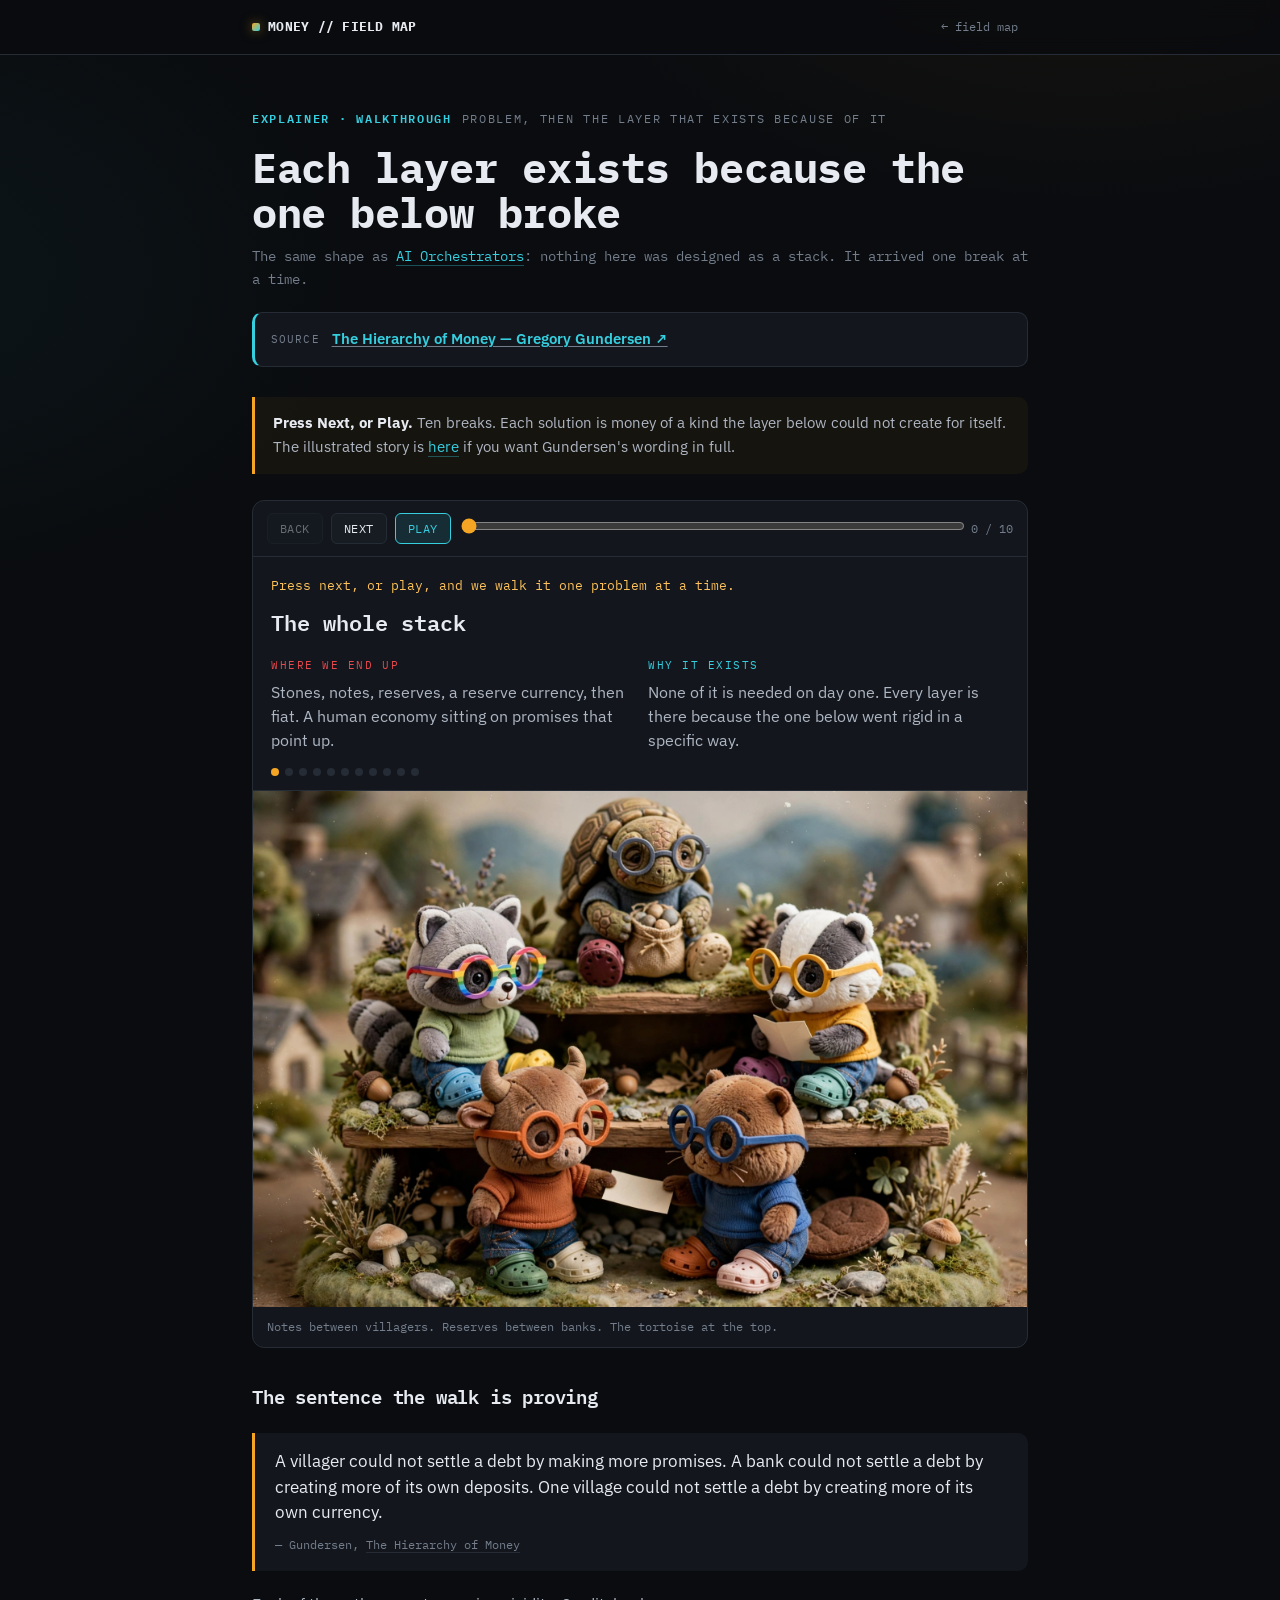
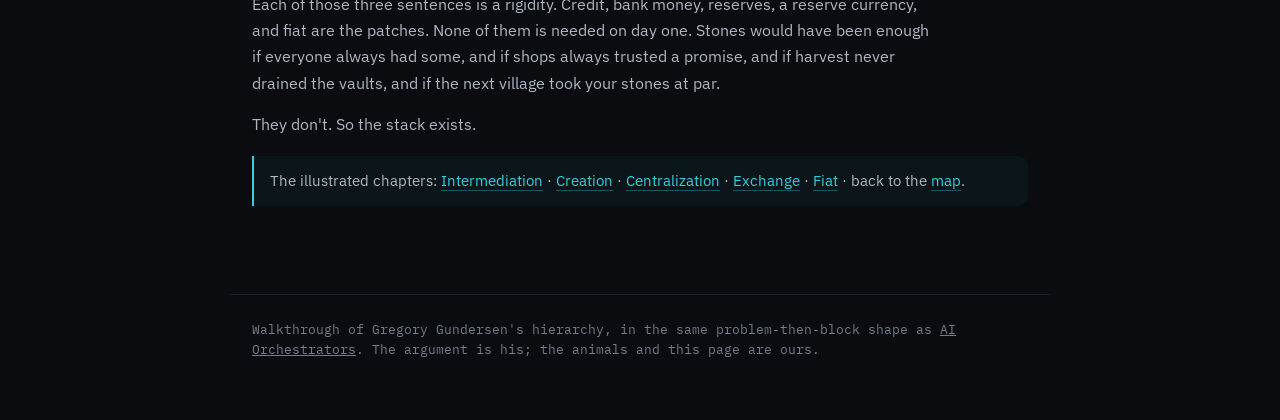
==== explainers/walkthrough.html @ bb0029b1 "Add a problem-then-solution walkthrough of the hierarchy Same shape as the AI Orchestrators post: ea" ====
<!DOCTYPE html>
<html lang="en">
<head>
<meta charset="UTF-8" />
<meta name="viewport" content="width=device-width, initial-scale=1.0" />
<title>Walk the hierarchy — The Hierarchy of Money, mapped</title>
<meta name="description" content="Each layer of money exists because the one below broke. A problem-then-solution walkthrough of Gundersen's hierarchy, with the illustrated village." />
<link rel="preconnect" href="https://fonts.googleapis.com" />
<link rel="preconnect" href="https://fonts.gstatic.com" crossorigin />
<link href="https://fonts.googleapis.com/css2?family=IBM+Plex+Mono:wght@400;500;600;700&family=IBM+Plex+Sans:wght@400;500;600;700&display=swap" rel="stylesheet" />
<link rel="stylesheet" href="../paper.css" />
</head>
<body>
<header class="bar"><div class="bar-in">
  <div class="brand"><span class="dot"></span>MONEY&nbsp;//&nbsp;FIELD&nbsp;MAP</div>
  <a class="back" href="../index.html#explainers">← field map</a>
</div></header>
<main>
  <div class="eyebrow"><span class="box bb mono">EXPLAINER · WALKTHROUGH</span><span class="mono">problem, then the layer that exists because of it</span></div>
  <h1>Each layer exists because the one below broke</h1>
  <div class="authors">The same shape as <a class="lnk" href="https://idvork.in/ai-orchestrator" target="_blank" rel="noopener">AI Orchestrators</a>: nothing here was designed as a stack. It arrived one break at a time.</div>
  <div class="paperlink" style="border-left-color:var(--def)"><span class="lbl">Source</span><a href="https://gregorygundersen.com/blog/2026/09/20/hierarchy-of-money/" target="_blank" rel="noopener">The Hierarchy of Money — Gregory Gundersen ↗</a></div>
  <div class="tldr"><b>Press Next, or Play.</b> Ten breaks. Each solution is money of a kind the layer below could not create for itself. The illustrated story is <a class="lnk" href="../story/intermediation.html">here</a> if you want Gundersen's wording in full.</div>

  <div class="walk" id="walk" data-cta="Press next, or play, and we walk it one problem at a time.">
    <div class="walk-bar">
      <button type="button" class="walk-btn" data-act="prev">Back</button>
      <button type="button" class="walk-btn" data-act="next">Next</button>
      <button type="button" class="walk-btn go" data-act="play">Play</button>
      <div class="walk-scrub"><input type="range" min="0" max="10" value="0" aria-label="Walk the hierarchy, step by step"></div>
      <span class="walk-count"></span>
    </div>
    <div class="walk-story">
      <p class="walk-bridge"></p>
      <p class="walk-t"></p>
      <div class="walk-cols">
        <div>
          <p class="walk-lab p"></p>
          <p class="walk-body" data-col="p"></p>
        </div>
        <div>
          <p class="walk-lab s"></p>
          <p class="walk-body" data-col="s"></p>
        </div>
      </div>
    </div>
    <div class="walk-dots" aria-hidden="true"></div>
    <figure class="walk-fig">
      <img alt="">
      <figcaption></figcaption>
    </figure>
  </div>

  <h2 id="the-sentence">The sentence the walk is proving</h2>
  <blockquote class="q off">
    A villager could not settle a debt by making more promises. A bank could not settle a debt by creating more of its own deposits. One village could not settle a debt by creating more of its own currency.
    <span class="cite">— Gundersen, <a href="https://gregorygundersen.com/blog/2026/09/20/hierarchy-of-money/" target="_blank" rel="noopener">The Hierarchy of Money</a></span>
  </blockquote>
  <p>Each of those three sentences is a rigidity. Credit, bank money, reserves, a reserve currency, and fiat are the patches. None of them is needed on day one. Stones would have been enough if everyone always had some, and if shops always trusted a promise, and if harvest never drained the vaults, and if the next village took your stones at par.</p>
  <p>They don't. So the stack exists.</p>

  <div class="callout">The illustrated chapters: <a class="lnk" href="../story/intermediation.html">Intermediation</a> · <a class="lnk" href="../story/creation.html">Creation</a> · <a class="lnk" href="../story/centralization.html">Centralization</a> · <a class="lnk" href="../story/exchange.html">Exchange</a> · <a class="lnk" href="../story/fiat.html">Fiat</a> · back to the <a class="lnk" href="../index.html">map</a>.</div>
</main>
<footer>Walkthrough of Gregory Gundersen's hierarchy, in the same problem-then-block shape as <a href="https://idvork.in/ai-orchestrator">AI Orchestrators</a>. The argument is his; the animals and this page are ours.</footer>
<script>
(function(){
  var STEPS = [
    {
      t: "The whole stack",
      b: "",
      pl: "Where we end up",
      p: "Stones, notes, reserves, a reserve currency, then fiat. A human economy sitting on promises that point up.",
      sl: "Why it exists",
      s: "None of it is needed on day one. Every layer is there because the one below went rigid in a specific way.",
      img: "../images/s_hierarchy.png",
      cap: "Notes between villagers. Reserves between banks. The tortoise at the top."
    },
    {
      t: "Barter",
      b: "",
      pl: "The problem",
      p: "The dairy farmer wants corn when he has no milk. The corn farmer wants meat the butcher will not take corn for. You can only trade when both of you want what the other has, right now.",
      sl: "The solution",
      s: "<b>Special gray stones.</b> Hard to collect, so they stand for value. People can transact when they would like.",
      img: "../images/panel1_stones.png",
      cap: "The bull pays the beaver in stones."
    },
    {
      t: "No stones today",
      b: "Okay, great, now there is money.",
      pl: "The problem",
      p: "The bull needs boots now and will have stones after the herd sells. The beaver will not wait. Having stones today is better than having them in a year.",
      sl: "The solution",
      s: "<b>Credit, then interest.</b> A promise on paper, plus extra stones for the wait. Time now has a price.",
      img: "../images/panel2_iou.png",
      cap: "The bull turns out an empty pouch. The beaver writes a note."
    },
    {
      t: "Nobody will lend to a stranger",
      b: "Okay, great, now time has a price.",
      pl: "The problem",
      p: "The owl has stones in a jar and no one to lend them to. The bull needs a loan and the shops do not know him. The two never meet.",
      sl: "The solution",
      s: "<b>A bank.</b> The raccoon borrows from the owl at three and lends to the bull at five. The spread is a living. Word spreads.",
      img: "../images/panel3_banker.png",
      cap: "The owl brings stones. The raccoon writes a line. The bull takes a note."
    },
    {
      t: "The vault is not the bank",
      b: "Okay, great, now there is a banker.",
      pl: "The problem",
      p: "Stones go in, loans go out, and counting the pile tells the raccoon nothing. One person's deposit is not sitting on a shelf with their name on it.",
      sl: "The solution",
      s: "<b>A balance sheet.</b> What the bank owns or is owed, against what it owes. The two lists have to match.",
      img: "../images/n10_balance_sheet.png",
      cap: "Assets on the left, liabilities on the right."
    },
    {
      t: "A rumour empties the vault",
      b: "Okay, great, now the books balance.",
      pl: "The problem",
      p: "The goat sees a queue and gets in it. The raccoon is owed plenty of stones. He does not have them <em>now</em>. Solvent, not liquid. Forced sales destroy value.",
      sl: "The solution",
      s: "<b>A backstop, and later a night of grace.</b> A larger bank buys the book. Then banks lend each other overnight. This break never really goes away — every layer above exists because it keeps happening.",
      img: "../images/panel4_run.png",
      cap: "The goat at the head of the queue. The vault is full of promises, not stones."
    },
    {
      t: "Carting stones is the job",
      b: "Okay, great, now a bigger bank can catch a small one.",
      pl: "The problem",
      p: "Nobody wants to walk around with a sack of stones. Heavy, dangerous, and the shops do not want a back-room pile either.",
      sl: "The solution",
      s: "<b>Banknotes.</b> A paper claim on the raccoon. Shops start treating the note as payment. Money is whatever the other party will accept.",
      img: "../images/s_payment.png",
      cap: "The bull leaves the sack and takes a note."
    },
    {
      t: "Banks owe each other by accident",
      b: "Okay, great, now notes circulate.",
      pl: "The problem",
      p: "Stone runners all day. The raccoon pays the badger ten thousand; the badger pays the raccoon eight. Gross settlement is waste, and harvest makes the residual huge.",
      sl: "The solution",
      s: "<b>Netting, then overnight deferral.</b> Settle the difference at night. Borrow one night if you must. The overnight rate is born.",
      img: "../images/n2_netting.png",
      cap: "One small pile instead of a hundred trips."
    },
    {
      t: "Your own deposits are not money to another bank",
      b: "Okay, great, now banks can wait a night.",
      pl: "The problem",
      p: "Harvest. The raccoon's vault is empty. He asks the badger for a night. The badger says no. A line the raccoon writes himself means nothing across the table.",
      sl: "The solution",
      s: "<b>Reserves from a bank-of-banks.</b> Debt moves up. The tortoise issues money that banks will accept from each other — and, in a crisis, lends when no one else will.",
      img: "../images/s_gridlock.png",
      cap: "The raccoon asks. The badger says no."
    },
    {
      t: "A village cannot pay another village in its own currency",
      b: "Okay, great, now banks can settle.",
      pl: "The problem",
      p: "Gray stones are not money over the mountain. The fox funds the village with red debt until harvests fail. People want out. Four red stones for one black, then default.",
      sl: "The solution",
      s: "<b>A reserve currency.</b> Nobody voted. The crow's notes are simply the ones you don't bother to exchange. A habit, then a peg, then a privilege.",
      img: "../images/s_default.png",
      cap: "The fox's empty purse. The others walk away."
    },
    {
      t: "The promise outgrows the pile",
      b: "Okay, great, now the region settles in black money.",
      pl: "The problem",
      p: "Too many claims on too few black stones. Defending convertibility would wreck the crow's own village. The peg cannot be held.",
      sl: "The solution",
      s: "<b>Fiat.</b> They stop exchanging notes for stones. Taxes, wages and contracts stay in black money. And yet nothing happened — until trust does.",
      img: "../images/panel6_fiat.png",
      cap: "The crow shuts the vault. The market does not look up."
    }
  ];

  var root = document.getElementById("walk");
  var i = 0, playing = false, timer = null;
  var range = root.querySelector("input[type=range]");
  var count = root.querySelector(".walk-count");
  var bridge = root.querySelector(".walk-bridge");
  var title = root.querySelector(".walk-t");
  var labP = root.querySelector(".walk-lab.p");
  var labS = root.querySelector(".walk-lab.s");
  var bodyP = root.querySelector("[data-col=p]");
  var bodyS = root.querySelector("[data-col=s]");
  var img = root.querySelector(".walk-fig img");
  var cap = root.querySelector(".walk-fig figcaption");
  var prev = root.querySelector("[data-act=prev]");
  var next = root.querySelector("[data-act=next]");
  var play = root.querySelector("[data-act=play]");
  var dots = root.querySelector(".walk-dots");

  STEPS.forEach(function(_, n){
    var d = document.createElement("button");
    d.type = "button";
    d.className = "walk-dot";
    d.addEventListener("click", function(){ stop(); go(n); });
    dots.appendChild(d);
  });

  function go(n){
    i = Math.max(0, Math.min(STEPS.length - 1, n));
    var s = STEPS[i];
    bridge.textContent = s.b || root.getAttribute("data-cta");
    if (!s.b) bridge.style.opacity = i === 0 ? "1" : ".85";
    title.textContent = s.t;
    labP.textContent = s.pl;
    labS.textContent = s.sl;
    bodyP.innerHTML = s.p;
    bodyS.innerHTML = s.s;
    img.src = s.img;
    img.alt = s.cap;
    cap.textContent = s.cap;
    range.value = i;
    count.textContent = i + " / " + (STEPS.length - 1);
    prev.disabled = i === 0;
    next.disabled = i === STEPS.length - 1;
    dots.querySelectorAll(".walk-dot").forEach(function(d, k){ d.classList.toggle("on", k === i); });
  }

  function stop(){
    playing = false;
    play.textContent = "Play";
    if (timer) { clearInterval(timer); timer = null; }
  }

  prev.addEventListener("click", function(){ stop(); go(i - 1); });
  next.addEventListener("click", function(){ stop(); go(i + 1); });
  range.addEventListener("input", function(){ stop(); go(+range.value); });
  play.addEventListener("click", function(){
    if (playing) { stop(); return; }
    playing = true;
    play.textContent = "Pause";
    if (i === STEPS.length - 1) go(0);
    timer = setInterval(function(){
      if (i >= STEPS.length - 1) { stop(); return; }
      go(i + 1);
    }, 4200);
  });
  document.addEventListener("keydown", function(e){
    if (e.target && (e.target.tagName === "INPUT" || e.target.tagName === "TEXTAREA")) return;
    if (e.key === "ArrowRight") { e.preventDefault(); stop(); go(i + 1); }
    if (e.key === "ArrowLeft") { e.preventDefault(); stop(); go(i - 1); }
  });
  go(0);
})();
</script>
</body>
</html>
---- paper.css ----
:root{
  --bg:#0A0C0F; --panel:#13171D; --panel-2:#171C23; --line:#262C35; --line-soft:#1d232b;
  --ink:#E7EBF1; --ink-mid:#AEB6C2; --ink-dim:#737D8B;
  --off:#F5A524; --off-bright:#FFC25A; --def:#35CFE0; --def-deep:#1f9aa8; --crit:#E5484D;
  --maxw:820px;
}
*{box-sizing:border-box}
html{scroll-behavior:smooth}
@media (prefers-reduced-motion:reduce){html{scroll-behavior:auto}}
body{
  margin:0;background:var(--bg);color:var(--ink);
  font-family:"IBM Plex Sans",system-ui,sans-serif;font-size:16px;line-height:1.65;
  -webkit-font-smoothing:antialiased;
  background-image:
    radial-gradient(900px 500px at 85% -10%, rgba(245,165,36,.06), transparent 60%),
    radial-gradient(900px 600px at -10% 30%, rgba(53,207,224,.05), transparent 55%);
  background-attachment:fixed;
}
.mono{font-family:"IBM Plex Mono",ui-monospace,monospace}

/* sticky top bar */
header.bar{position:sticky;top:0;z-index:50;background:rgba(10,12,15,.82);
  backdrop-filter:blur(10px);border-bottom:1px solid var(--line)}
.bar-in{max-width:var(--maxw);margin:0 auto;display:flex;align-items:center;gap:14px;padding:11px 22px}
.bar .brand{font-family:"IBM Plex Mono";font-weight:700;font-size:13px;letter-spacing:.02em;color:var(--ink);
  display:flex;align-items:center;gap:8px;white-space:nowrap}
.bar .dot{width:8px;height:8px;border-radius:2px;background:linear-gradient(135deg,var(--off),var(--def));
  box-shadow:0 0 12px rgba(245,165,36,.5)}
.bar .back{margin-left:auto;font-family:"IBM Plex Mono";font-size:12px;color:var(--ink-dim);
  text-decoration:none;padding:6px 10px;border-radius:6px;transition:.15s;white-space:nowrap}
.bar .back:hover{color:var(--ink);background:var(--panel)}

main{max-width:var(--maxw);margin:0 auto;padding:54px 22px 40px}
.eyebrow{font-family:"IBM Plex Mono";font-size:12px;letter-spacing:.14em;text-transform:uppercase;
  color:var(--ink-dim);margin-bottom:16px;display:flex;gap:10px;align-items:center;flex-wrap:wrap}
.eyebrow .box{font-weight:600}
.eyebrow .box.wb{color:var(--off-bright)}
.eyebrow .box.bb{color:var(--def)}
h1{font-family:"IBM Plex Mono";font-weight:700;font-size:clamp(28px,5vw,42px);line-height:1.08;
  margin:0 0 10px;letter-spacing:-.01em}
.authors{color:var(--ink-dim);font-size:13.5px;margin:0 0 22px;font-family:"IBM Plex Mono"}

/* paper link banner — pinned at top */
.paperlink{display:flex;align-items:center;gap:12px;flex-wrap:wrap;
  background:var(--panel);border:1px solid var(--line);border-left:3px solid var(--off);
  border-radius:10px;padding:14px 16px;margin:0 0 30px}
.paperlink .lbl{font-family:"IBM Plex Mono";font-size:11px;letter-spacing:.1em;text-transform:uppercase;
  color:var(--ink-dim);flex-shrink:0}
.paperlink a{color:var(--def);text-decoration:none;font-weight:600;font-size:15px;word-break:break-word}
.paperlink a:hover{text-decoration:underline}

h2{font-family:"IBM Plex Mono";font-weight:600;font-size:19px;margin:34px 0 10px;letter-spacing:-.01em;color:var(--ink)}
p{margin:0 0 15px;color:var(--ink-mid);max-width:68ch}
p strong{color:var(--ink);font-weight:600}
.lead{font-size:18px;color:var(--ink)}
ul{margin:0 0 15px;padding-left:0;list-style:none}
li{color:var(--ink-mid);padding:6px 0 6px 22px;position:relative;max-width:68ch}
li::before{content:"\25B8";position:absolute;left:0;color:var(--off)}
.callout{border-left:2px solid var(--def);background:rgba(53,207,224,.05);
  padding:13px 16px;border-radius:0 10px 10px 0;margin:18px 0;font-size:14.5px;color:var(--ink-mid)}
.callout.off{border-left-color:var(--off);background:rgba(245,165,36,.05)}
.lnk{color:var(--def);text-decoration:none;border-bottom:1px solid rgba(53,207,224,.35);transition:.15s}
.lnk:hover{border-bottom-color:var(--def);color:var(--off-bright)}
.tag{font-family:"IBM Plex Mono";font-size:11px;padding:2px 8px;border-radius:5px;border:1px solid;font-weight:500;white-space:nowrap}
.tag.wb{color:var(--off-bright);border-color:rgba(245,165,36,.35);background:rgba(245,165,36,.07)}
.tag.bb{color:var(--def);border-color:rgba(53,207,224,.35);background:rgba(53,207,224,.07)}

footer{max-width:var(--maxw);margin:30px auto 0;padding:24px 22px 60px;color:var(--ink-dim);
  font-size:12.5px;font-family:"IBM Plex Mono";border-top:1px solid var(--line-soft)}
footer a{color:var(--ink-dim)}
:focus-visible{outline:2px solid var(--def);outline-offset:3px;border-radius:4px}

/* essay-page helpers (Yegge field map) */
blockquote.q{margin:20px 0;padding:16px 20px;border-left:3px solid var(--def);
  background:var(--panel);border-radius:0 10px 10px 0;color:var(--ink);font-size:16.5px;line-height:1.55}
blockquote.q.off{border-left-color:var(--off)}
blockquote.q em{font-style:italic;color:var(--off-bright)}
blockquote.q .cite{display:block;margin-top:10px;font-family:"IBM Plex Mono";font-size:12px;color:var(--ink-dim)}
blockquote.q .cite a{color:var(--ink-dim);text-decoration:none;border-bottom:1px solid var(--line)}
blockquote.q .cite a:hover{color:var(--def)}
.tldr{border-left:3px solid var(--off);background:rgba(245,165,36,.05);
  padding:14px 18px;border-radius:0 10px 10px 0;margin:0 0 26px;font-size:15px;color:var(--ink-mid)}
.tldr b{color:var(--ink)}
.kv{font-family:"IBM Plex Mono";font-size:12.5px;color:var(--ink-dim);margin:0 0 16px}

/* field-map addition: unclassed links inside the page body follow the accent, not browser blue */
main a:not([class]){color:var(--def);text-decoration:underline;text-decoration-color:var(--ink-dim);text-underline-offset:2px;text-decoration-thickness:1px}
main a:not([class]):hover{text-decoration-color:var(--def)}

/* lecture + transcript pages (CS336 map) */
.outline,.readings,.exercises{padding-left:1.25em;margin:14px 0 26px}
.outline li,.readings li,.exercises li{margin:7px 0;line-height:1.6}
.outline a,.readings a,.exercises a{color:var(--def);text-decoration:none;border-bottom:1px solid var(--ink-dim)}
.outline a:hover,.readings a:hover,.exercises a:hover{border-bottom-color:var(--def)}
.outline a{font-family:'IBM Plex Mono',monospace;font-size:12.5px}
.code{display:inline-block;font-family:'IBM Plex Mono',monospace;font-size:10.5px;letter-spacing:.08em;text-transform:uppercase;padding:1px 6px;margin-left:6px;border:1px solid var(--def);color:var(--def);border-radius:3px;vertical-align:middle}
.transcript p{margin:0 0 16px;line-height:1.75}
.transcript h2{margin-top:40px}
.transcript a.ts{font-family:'IBM Plex Mono',monospace;font-size:12px;color:var(--ink-dim);text-decoration:none;margin-right:8px;border-bottom:1px solid transparent}

/* problem → solution walkthrough (orchestrator-shaped) */
.walk{margin:8px 0 28px;border:1px solid var(--line);border-radius:12px;background:var(--panel);overflow:hidden}
.walk-bar{display:flex;flex-wrap:wrap;align-items:center;gap:8px;padding:12px 14px;border-bottom:1px solid var(--line)}
.walk-btn{font-family:"IBM Plex Mono",ui-monospace,monospace;font-size:12px;letter-spacing:.04em;text-transform:uppercase;
  color:var(--ink);background:var(--panel-2);border:1px solid var(--line);border-radius:6px;padding:7px 12px;cursor:pointer}
.walk-btn:hover{border-color:var(--def);color:var(--def)}
.walk-btn.go{background:rgba(53,207,224,.12);border-color:var(--def);color:var(--def)}
.walk-btn:disabled{opacity:.4;cursor:default}
.walk-scrub{flex:1;min-width:140px}
.walk-scrub input{width:100%;accent-color:var(--off)}
.walk-count{font-family:"IBM Plex Mono",ui-monospace,monospace;font-size:12px;color:var(--ink-dim);white-space:nowrap}
.walk-story{padding:18px 18px 8px}
.walk-bridge{font-family:"IBM Plex Mono",ui-monospace,monospace;font-size:12.5px;color:var(--off-bright);margin:0 0 8px;min-height:1.2em}
.walk-t{font-family:"IBM Plex Mono",ui-monospace,monospace;font-weight:600;font-size:22px;margin:0 0 16px;color:var(--ink)}
.walk-cols{display:grid;grid-template-columns:1fr 1fr;gap:16px;margin:0 0 8px}
@media(max-width:700px){.walk-cols{grid-template-columns:1fr}}
.walk-lab{font-family:"IBM Plex Mono",ui-monospace,monospace;font-size:11px;letter-spacing:.14em;text-transform:uppercase;margin:0 0 6px}
.walk-lab.p{color:var(--crit)}
.walk-lab.s{color:var(--def)}
.walk-body{margin:0;color:var(--ink-mid);font-size:15.5px;line-height:1.55;max-width:none}
.walk-body b{color:var(--ink)}
.walk-fig{margin:0;border-top:1px solid var(--line)}
.walk-fig img{width:100%;height:auto;display:block;background:#0e1218}
.walk-fig figcaption{padding:10px 14px;font-size:12px;color:var(--ink-dim);font-family:"IBM Plex Mono",ui-monospace,monospace}
.walk-dots{display:flex;gap:6px;padding:0 18px 14px;flex-wrap:wrap}
.walk-dot{width:8px;height:8px;border-radius:50%;background:var(--line);border:0;padding:0;cursor:pointer}
.walk-dot.on{background:var(--off)}

.transcript a.ts:hover{color:var(--def);border-bottom-color:var(--def)}
table.kv{border-collapse:collapse;width:100%;margin:14px 0 26px;font-size:14px}
table.kv th,table.kv td{text-align:left;padding:7px 10px;border-bottom:1px solid var(--line-soft);vertical-align:top}
table.kv th{font-family:'IBM Plex Mono',monospace;font-size:11.5px;letter-spacing:.06em;text-transform:uppercase;color:var(--ink-dim)}

/* code excerpts (build-gpt map) */
pre.code-block{background:var(--panel,#15171c);border:1px solid var(--line-soft);border-radius:8px;padding:14px 16px;overflow-x:auto;font-family:'IBM Plex Mono',monospace;font-size:12.5px;line-height:1.6;margin:14px 0 22px;color:var(--ink)}
pre.code-block code{font-family:inherit;white-space:pre}
/* illustrated-story figures */
figure.ill{margin:22px 0 26px;border:1px solid var(--line);border-radius:10px;overflow:hidden;background:var(--panel)}
figure.ill img{width:100%;height:auto;display:block;border-bottom:1px solid var(--line)}
figure.ill figcaption{padding:10px 14px;font-size:12.5px;color:var(--ink-dim);font-family:"IBM Plex Mono",ui-monospace,monospace}
.roster{display:grid;grid-template-columns:repeat(auto-fill,minmax(120px,1fr));gap:12px;margin:18px 0 28px}
.roster figure{margin:0}
.roster img{width:100%;height:auto;display:block;border:1px solid var(--line);border-radius:8px;background:#1a1e24}
.roster figcaption{font-size:12px;color:var(--ink-dim);margin-top:6px;line-height:1.35}
.roster b{color:var(--ink);font-weight:600;display:block;font-family:"IBM Plex Mono",ui-monospace,monospace;font-size:12px}
.soon{opacity:.55}
.soon .name{font-weight:500}
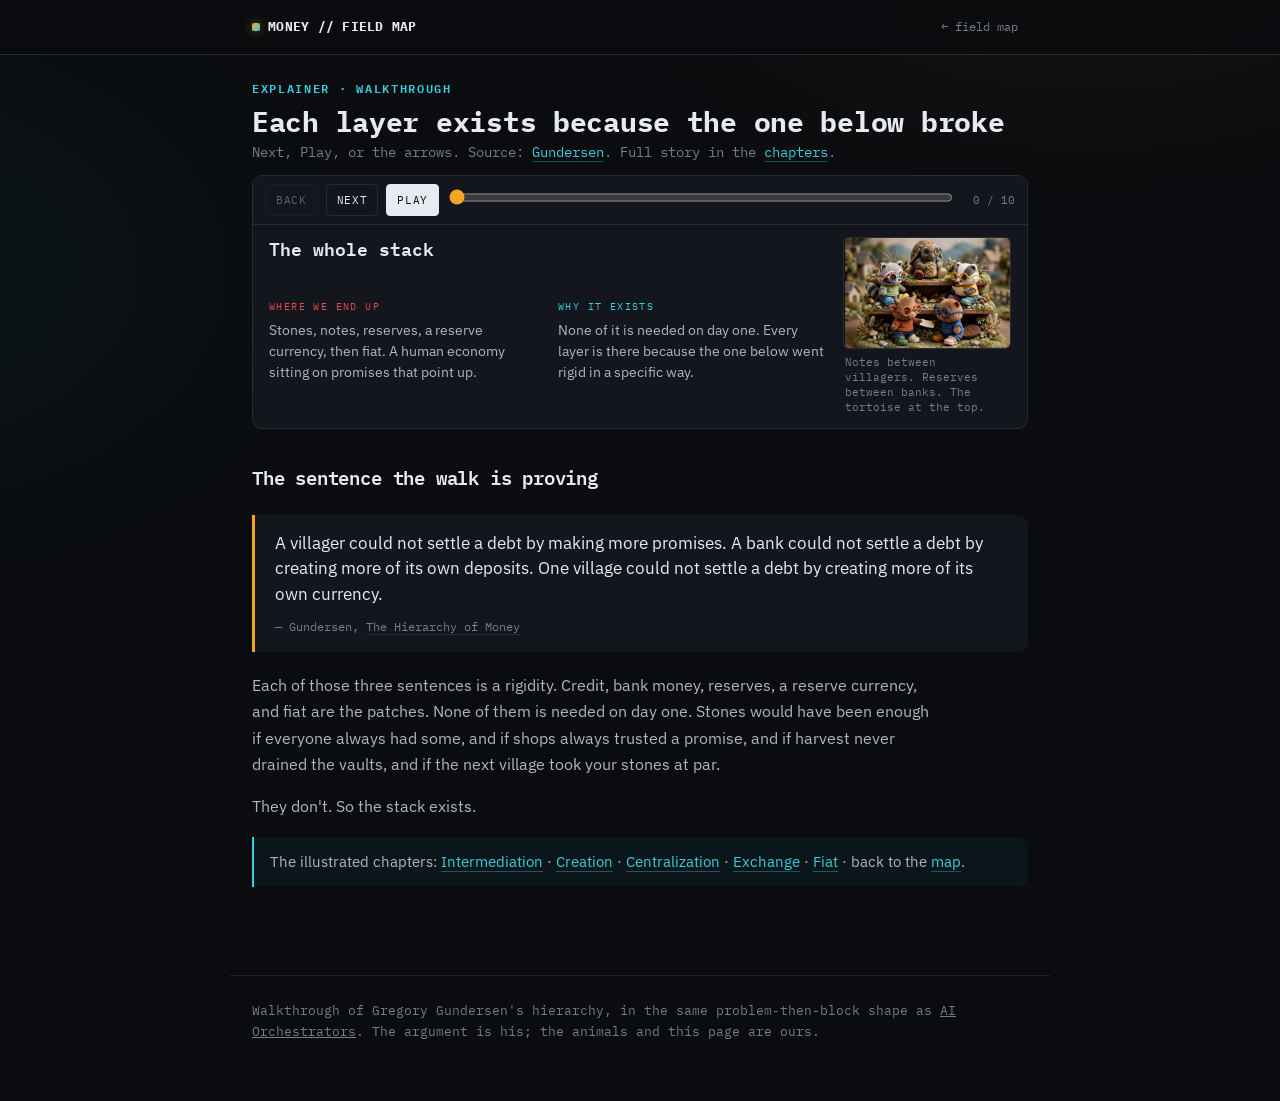
==== commit 6ab29cce: "Shrink walkthrough art so problem/solution stay on one screen The 1920x1280 strips were rendering fu" ====
--- a/explainers/walkthrough.html
+++ b/explainers/walkthrough.html
@@ -10,17 +10,15 @@
 <link href="https://fonts.googleapis.com/css2?family=IBM+Plex+Mono:wght@400;500;600;700&family=IBM+Plex+Sans:wght@400;500;600;700&display=swap" rel="stylesheet" />
 <link rel="stylesheet" href="../paper.css" />
 </head>
-<body>
+<body class="walk-page">
 <header class="bar"><div class="bar-in">
   <div class="brand"><span class="dot"></span>MONEY&nbsp;//&nbsp;FIELD&nbsp;MAP</div>
   <a class="back" href="../index.html#explainers">← field map</a>
 </div></header>
 <main>
-  <div class="eyebrow"><span class="box bb mono">EXPLAINER · WALKTHROUGH</span><span class="mono">problem, then the layer that exists because of it</span></div>
+  <div class="eyebrow"><span class="box bb mono">EXPLAINER · WALKTHROUGH</span></div>
   <h1>Each layer exists because the one below broke</h1>
-  <div class="authors">The same shape as <a class="lnk" href="https://idvork.in/ai-orchestrator" target="_blank" rel="noopener">AI Orchestrators</a>: nothing here was designed as a stack. It arrived one break at a time.</div>
-  <div class="paperlink" style="border-left-color:var(--def)"><span class="lbl">Source</span><a href="https://gregorygundersen.com/blog/2026/09/20/hierarchy-of-money/" target="_blank" rel="noopener">The Hierarchy of Money — Gregory Gundersen ↗</a></div>
-  <div class="tldr"><b>Press Next, or Play.</b> Ten breaks. Each solution is money of a kind the layer below could not create for itself. The illustrated story is <a class="lnk" href="../story/intermediation.html">here</a> if you want Gundersen's wording in full.</div>
+  <div class="authors">Next, Play, or the arrows. Source: <a class="lnk" href="https://gregorygundersen.com/blog/2026/09/20/hierarchy-of-money/" target="_blank" rel="noopener">Gundersen</a>. Full story in the <a class="lnk" href="../story/intermediation.html">chapters</a>.</div>
 
   <div class="walk" id="walk" data-cta="Press next, or play, and we walk it one problem at a time.">
     <div class="walk-bar">
@@ -30,9 +28,15 @@
       <div class="walk-scrub"><input type="range" min="0" max="10" value="0" aria-label="Walk the hierarchy, step by step"></div>
       <span class="walk-count"></span>
     </div>
-    <div class="walk-story">
-      <p class="walk-bridge"></p>
-      <p class="walk-t"></p>
+    <div class="walk-stage">
+      <div class="walk-lede">
+        <p class="walk-bridge"></p>
+        <p class="walk-t"></p>
+      </div>
+      <figure class="walk-fig">
+        <img alt="">
+        <figcaption></figcaption>
+      </figure>
       <div class="walk-cols">
         <div>
           <p class="walk-lab p"></p>
@@ -44,11 +48,6 @@
         </div>
       </div>
     </div>
-    <div class="walk-dots" aria-hidden="true"></div>
-    <figure class="walk-fig">
-      <img alt="">
-      <figcaption></figcaption>
-    </figure>
   </div>
 
   <h2 id="the-sentence">The sentence the walk is proving</h2>
@@ -192,21 +191,11 @@
   var prev = root.querySelector("[data-act=prev]");
   var next = root.querySelector("[data-act=next]");
   var play = root.querySelector("[data-act=play]");
-  var dots = root.querySelector(".walk-dots");
-
-  STEPS.forEach(function(_, n){
-    var d = document.createElement("button");
-    d.type = "button";
-    d.className = "walk-dot";
-    d.addEventListener("click", function(){ stop(); go(n); });
-    dots.appendChild(d);
-  });
 
   function go(n){
     i = Math.max(0, Math.min(STEPS.length - 1, n));
     var s = STEPS[i];
-    bridge.textContent = s.b || root.getAttribute("data-cta");
-    if (!s.b) bridge.style.opacity = i === 0 ? "1" : ".85";
+    bridge.textContent = s.b || "";
     title.textContent = s.t;
     labP.textContent = s.pl;
     labS.textContent = s.sl;
@@ -219,7 +208,6 @@
     count.textContent = i + " / " + (STEPS.length - 1);
     prev.disabled = i === 0;
     next.disabled = i === STEPS.length - 1;
-    dots.querySelectorAll(".walk-dot").forEach(function(d, k){ d.classList.toggle("on", k === i); });
   }
 
   function stop(){
--- a/paper.css
+++ b/paper.css
@@ -99,32 +99,43 @@
 .transcript a.ts{font-family:'IBM Plex Mono',monospace;font-size:12px;color:var(--ink-dim);text-decoration:none;margin-right:8px;border-bottom:1px solid transparent}
 
 /* problem → solution walkthrough (orchestrator-shaped) */
-.walk{margin:8px 0 28px;border:1px solid var(--line);border-radius:12px;background:var(--panel);overflow:hidden}
-.walk-bar{display:flex;flex-wrap:wrap;align-items:center;gap:8px;padding:12px 14px;border-bottom:1px solid var(--line)}
-.walk-btn{font-family:"IBM Plex Mono",ui-monospace,monospace;font-size:12px;letter-spacing:.04em;text-transform:uppercase;
-  color:var(--ink);background:var(--panel-2);border:1px solid var(--line);border-radius:6px;padding:7px 12px;cursor:pointer}
-.walk-btn:hover{border-color:var(--def);color:var(--def)}
-.walk-btn.go{background:rgba(53,207,224,.12);border-color:var(--def);color:var(--def)}
-.walk-btn:disabled{opacity:.4;cursor:default}
-.walk-scrub{flex:1;min-width:140px}
-.walk-scrub input{width:100%;accent-color:var(--off)}
-.walk-count{font-family:"IBM Plex Mono",ui-monospace,monospace;font-size:12px;color:var(--ink-dim);white-space:nowrap}
-.walk-story{padding:18px 18px 8px}
-.walk-bridge{font-family:"IBM Plex Mono",ui-monospace,monospace;font-size:12.5px;color:var(--off-bright);margin:0 0 8px;min-height:1.2em}
-.walk-t{font-family:"IBM Plex Mono",ui-monospace,monospace;font-weight:600;font-size:22px;margin:0 0 16px;color:var(--ink)}
-.walk-cols{display:grid;grid-template-columns:1fr 1fr;gap:16px;margin:0 0 8px}
-@media(max-width:700px){.walk-cols{grid-template-columns:1fr}}
-.walk-lab{font-family:"IBM Plex Mono",ui-monospace,monospace;font-size:11px;letter-spacing:.14em;text-transform:uppercase;margin:0 0 6px}
+.walk{margin:4px 0 28px;border:1px solid var(--line);border-radius:10px;background:var(--panel);overflow:hidden}
+.walk-bar{display:flex;flex-wrap:nowrap;align-items:center;gap:8px;padding:8px 12px;border-bottom:1px solid var(--line);background:var(--panel)}
+.walk-btn{font-family:"IBM Plex Mono",ui-monospace,monospace;font-size:11px;letter-spacing:.06em;text-transform:uppercase;
+  color:var(--ink);background:transparent;border:1px solid var(--line);border-radius:4px;padding:6px 10px;cursor:pointer;min-height:32px;flex:0 0 auto}
+.walk-btn:hover{border-color:var(--ink-mid);background:var(--panel-2)}
+.walk-btn.go{background:var(--ink);border-color:var(--ink);color:var(--bg)}
+.walk-btn.go:hover{background:var(--ink-mid);border-color:var(--ink-mid)}
+.walk-btn:disabled{opacity:.35;cursor:default}
+.walk-scrub{flex:1 1 auto;min-width:0}
+.walk-scrub input{width:100%;accent-color:var(--off);height:1.4rem}
+.walk-count{font-family:"IBM Plex Mono",ui-monospace,monospace;font-size:11px;color:var(--ink-dim);white-space:nowrap;min-width:3.5rem;text-align:right}
+.walk-stage{display:grid;grid-template-columns:minmax(0,1fr) 168px;grid-template-areas:"lede fig" "cols fig";gap:8px 14px;align-items:start;padding:12px 16px 14px}
+.walk-lede{grid-area:lede;min-width:0}
+.walk-fig{grid-area:fig}
+.walk-cols{grid-area:cols;display:grid;grid-template-columns:1fr 1fr;gap:14px 18px;padding:0}
+.walk-bridge{font-family:"IBM Plex Mono",ui-monospace,monospace;font-size:12px;color:var(--off-bright);margin:0 0 6px}
+.walk-bridge:empty{display:none}
+.walk-t{font-family:"IBM Plex Mono",ui-monospace,monospace;font-weight:600;font-size:18px;margin:0;color:var(--ink);line-height:1.25}
+.walk-lab{font-family:"IBM Plex Mono",ui-monospace,monospace;font-size:10px;letter-spacing:.14em;text-transform:uppercase;margin:0 0 4px}
 .walk-lab.p{color:var(--crit)}
 .walk-lab.s{color:var(--def)}
-.walk-body{margin:0;color:var(--ink-mid);font-size:15.5px;line-height:1.55;max-width:none}
-.walk-body b{color:var(--ink)}
-.walk-fig{margin:0;border-top:1px solid var(--line)}
-.walk-fig img{width:100%;height:auto;display:block;background:#0e1218}
-.walk-fig figcaption{padding:10px 14px;font-size:12px;color:var(--ink-dim);font-family:"IBM Plex Mono",ui-monospace,monospace}
-.walk-dots{display:flex;gap:6px;padding:0 18px 14px;flex-wrap:wrap}
-.walk-dot{width:8px;height:8px;border-radius:50%;background:var(--line);border:0;padding:0;cursor:pointer}
-.walk-dot.on{background:var(--off)}
+.walk-body{margin:0;color:var(--ink-mid);font-size:14px;line-height:1.5;max-width:none}
+.walk-body b{color:var(--ink);font-weight:600}
+.walk-fig{margin:0;min-width:0}
+.walk-fig img{width:100%;height:auto;max-height:112px;object-fit:contain;object-position:center top;display:block;background:#0e1218;border:1px solid var(--line);border-radius:6px}
+.walk-fig figcaption{padding:6px 2px 0;font-size:11px;color:var(--ink-dim);font-family:"IBM Plex Mono",ui-monospace,monospace;line-height:1.35}
+@media(max-width:800px){
+  .walk-bar{flex-wrap:wrap}
+  .walk-stage{grid-template-columns:1fr;grid-template-areas:"lede" "fig" "cols";gap:8px}
+  .walk-fig{display:flex;gap:10px;align-items:center}
+  .walk-fig img{width:140px;max-height:92px;flex:0 0 140px}
+  .walk-cols{grid-template-columns:1fr;gap:10px}
+}
+.walk-page h1{font-size:clamp(20px,3.4vw,28px);margin:0 0 4px}
+.walk-page .eyebrow{margin-bottom:8px}
+.walk-page .authors{margin:0 0 12px}
+.walk-page main{padding-top:24px}
 
 .transcript a.ts:hover{color:var(--def);border-bottom-color:var(--def)}
 table.kv{border-collapse:collapse;width:100%;margin:14px 0 26px;font-size:14px}
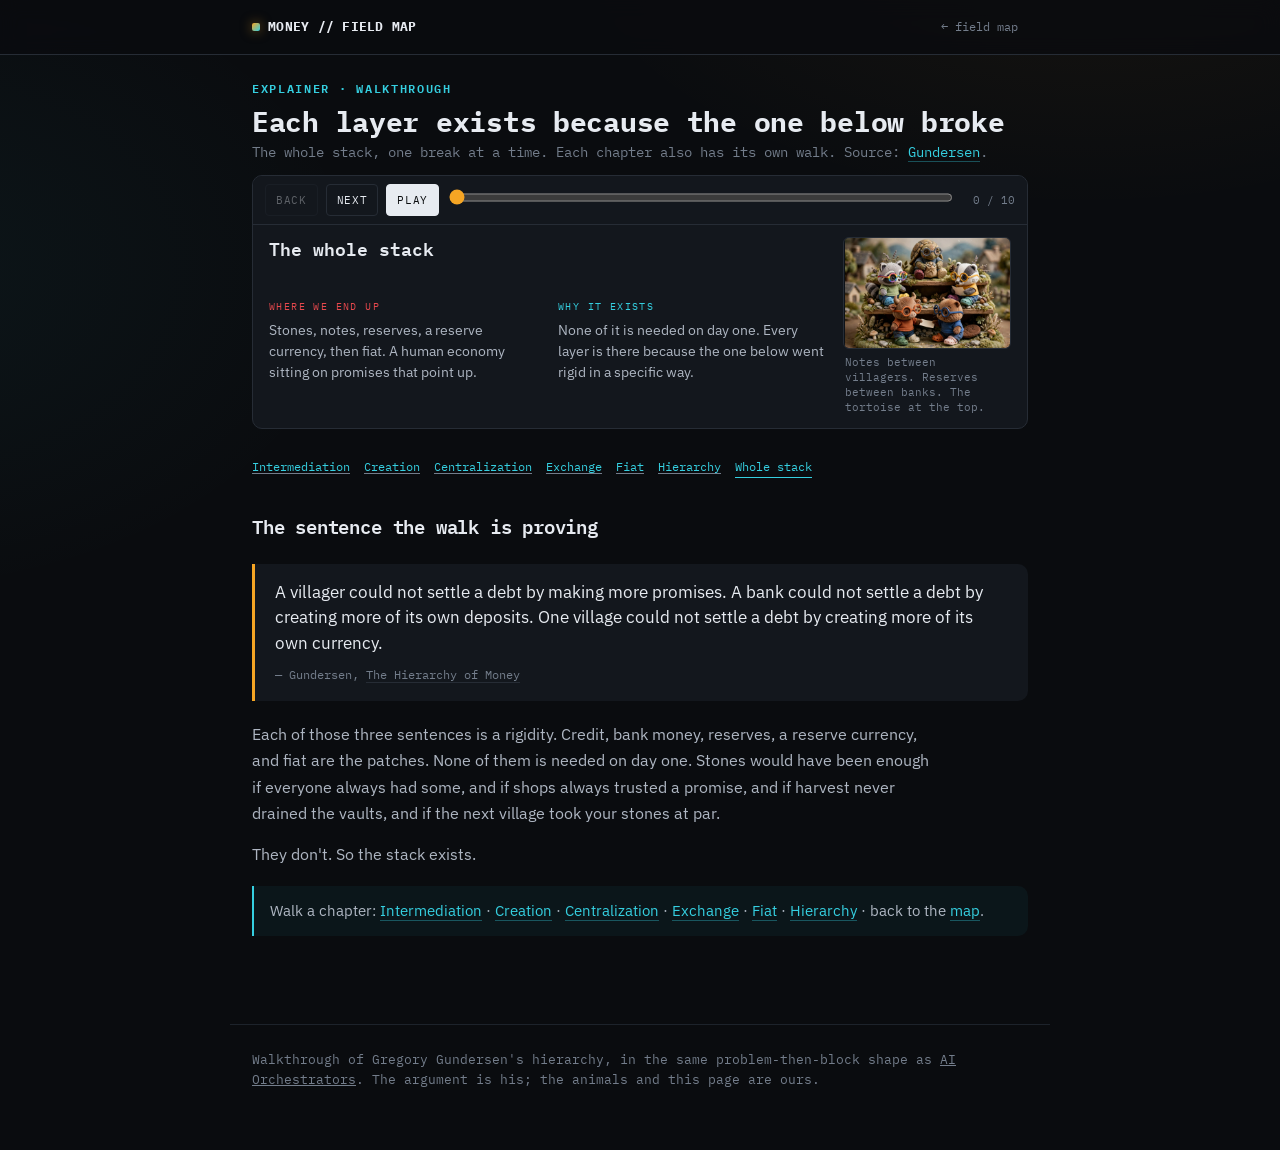
==== commit e05e93b6: "Add a problem-solution walk to each story chapter Same Back/Next/Play stack as the whole-hierarchy w" ====
--- a/explainers/walkthrough.html
+++ b/explainers/walkthrough.html
@@ -18,9 +18,9 @@
 <main>
   <div class="eyebrow"><span class="box bb mono">EXPLAINER · WALKTHROUGH</span></div>
   <h1>Each layer exists because the one below broke</h1>
-  <div class="authors">Next, Play, or the arrows. Source: <a class="lnk" href="https://gregorygundersen.com/blog/2026/09/20/hierarchy-of-money/" target="_blank" rel="noopener">Gundersen</a>. Full story in the <a class="lnk" href="../story/intermediation.html">chapters</a>.</div>
+  <div class="authors">The whole stack, one break at a time. Each chapter also has its own walk. Source: <a class="lnk" href="https://gregorygundersen.com/blog/2026/09/20/hierarchy-of-money/" target="_blank" rel="noopener">Gundersen</a>.</div>
 
-  <div class="walk" id="walk" data-cta="Press next, or play, and we walk it one problem at a time.">
+  <div class="walk" id="walk" data-walk="spine">
     <div class="walk-bar">
       <button type="button" class="walk-btn" data-act="prev">Back</button>
       <button type="button" class="walk-btn" data-act="next">Next</button>
@@ -49,6 +49,15 @@
       </div>
     </div>
   </div>
+  <nav class="walk-nav" aria-label="Chapter walks">
+    <a href="../story/intermediation.html">Intermediation</a>
+    <a href="../story/creation.html">Creation</a>
+    <a href="../story/centralization.html">Centralization</a>
+    <a href="../story/exchange.html">Exchange</a>
+    <a href="../story/fiat.html">Fiat</a>
+    <a href="../story/hierarchy.html">Hierarchy</a>
+    <a href="walkthrough.html" class="on">Whole stack</a>
+  </nav>
 
   <h2 id="the-sentence">The sentence the walk is proving</h2>
   <blockquote class="q off">
@@ -58,184 +67,10 @@
   <p>Each of those three sentences is a rigidity. Credit, bank money, reserves, a reserve currency, and fiat are the patches. None of them is needed on day one. Stones would have been enough if everyone always had some, and if shops always trusted a promise, and if harvest never drained the vaults, and if the next village took your stones at par.</p>
   <p>They don't. So the stack exists.</p>
 
-  <div class="callout">The illustrated chapters: <a class="lnk" href="../story/intermediation.html">Intermediation</a> · <a class="lnk" href="../story/creation.html">Creation</a> · <a class="lnk" href="../story/centralization.html">Centralization</a> · <a class="lnk" href="../story/exchange.html">Exchange</a> · <a class="lnk" href="../story/fiat.html">Fiat</a> · back to the <a class="lnk" href="../index.html">map</a>.</div>
+  <div class="callout">Walk a chapter: <a class="lnk" href="../story/intermediation.html">Intermediation</a> · <a class="lnk" href="../story/creation.html">Creation</a> · <a class="lnk" href="../story/centralization.html">Centralization</a> · <a class="lnk" href="../story/exchange.html">Exchange</a> · <a class="lnk" href="../story/fiat.html">Fiat</a> · <a class="lnk" href="../story/hierarchy.html">Hierarchy</a> · back to the <a class="lnk" href="../index.html">map</a>.</div>
 </main>
 <footer>Walkthrough of Gregory Gundersen's hierarchy, in the same problem-then-block shape as <a href="https://idvork.in/ai-orchestrator">AI Orchestrators</a>. The argument is his; the animals and this page are ours.</footer>
-<script>
-(function(){
-  var STEPS = [
-    {
-      t: "The whole stack",
-      b: "",
-      pl: "Where we end up",
-      p: "Stones, notes, reserves, a reserve currency, then fiat. A human economy sitting on promises that point up.",
-      sl: "Why it exists",
-      s: "None of it is needed on day one. Every layer is there because the one below went rigid in a specific way.",
-      img: "../images/s_hierarchy.png",
-      cap: "Notes between villagers. Reserves between banks. The tortoise at the top."
-    },
-    {
-      t: "Barter",
-      b: "",
-      pl: "The problem",
-      p: "The dairy farmer wants corn when he has no milk. The corn farmer wants meat the butcher will not take corn for. You can only trade when both of you want what the other has, right now.",
-      sl: "The solution",
-      s: "<b>Special gray stones.</b> Hard to collect, so they stand for value. People can transact when they would like.",
-      img: "../images/panel1_stones.png",
-      cap: "The bull pays the beaver in stones."
-    },
-    {
-      t: "No stones today",
-      b: "Okay, great, now there is money.",
-      pl: "The problem",
-      p: "The bull needs boots now and will have stones after the herd sells. The beaver will not wait. Having stones today is better than having them in a year.",
-      sl: "The solution",
-      s: "<b>Credit, then interest.</b> A promise on paper, plus extra stones for the wait. Time now has a price.",
-      img: "../images/panel2_iou.png",
-      cap: "The bull turns out an empty pouch. The beaver writes a note."
-    },
-    {
-      t: "Nobody will lend to a stranger",
-      b: "Okay, great, now time has a price.",
-      pl: "The problem",
-      p: "The owl has stones in a jar and no one to lend them to. The bull needs a loan and the shops do not know him. The two never meet.",
-      sl: "The solution",
-      s: "<b>A bank.</b> The raccoon borrows from the owl at three and lends to the bull at five. The spread is a living. Word spreads.",
-      img: "../images/panel3_banker.png",
-      cap: "The owl brings stones. The raccoon writes a line. The bull takes a note."
-    },
-    {
-      t: "The vault is not the bank",
-      b: "Okay, great, now there is a banker.",
-      pl: "The problem",
-      p: "Stones go in, loans go out, and counting the pile tells the raccoon nothing. One person's deposit is not sitting on a shelf with their name on it.",
-      sl: "The solution",
-      s: "<b>A balance sheet.</b> What the bank owns or is owed, against what it owes. The two lists have to match.",
-      img: "../images/n10_balance_sheet.png",
-      cap: "Assets on the left, liabilities on the right."
-    },
-    {
-      t: "A rumour empties the vault",
-      b: "Okay, great, now the books balance.",
-      pl: "The problem",
-      p: "The goat sees a queue and gets in it. The raccoon is owed plenty of stones. He does not have them <em>now</em>. Solvent, not liquid. Forced sales destroy value.",
-      sl: "The solution",
-      s: "<b>A backstop, and later a night of grace.</b> A larger bank buys the book. Then banks lend each other overnight. This break never really goes away — every layer above exists because it keeps happening.",
-      img: "../images/panel4_run.png",
-      cap: "The goat at the head of the queue. The vault is full of promises, not stones."
-    },
-    {
-      t: "Carting stones is the job",
-      b: "Okay, great, now a bigger bank can catch a small one.",
-      pl: "The problem",
-      p: "Nobody wants to walk around with a sack of stones. Heavy, dangerous, and the shops do not want a back-room pile either.",
-      sl: "The solution",
-      s: "<b>Banknotes.</b> A paper claim on the raccoon. Shops start treating the note as payment. Money is whatever the other party will accept.",
-      img: "../images/s_payment.png",
-      cap: "The bull leaves the sack and takes a note."
-    },
-    {
-      t: "Banks owe each other by accident",
-      b: "Okay, great, now notes circulate.",
-      pl: "The problem",
-      p: "Stone runners all day. The raccoon pays the badger ten thousand; the badger pays the raccoon eight. Gross settlement is waste, and harvest makes the residual huge.",
-      sl: "The solution",
-      s: "<b>Netting, then overnight deferral.</b> Settle the difference at night. Borrow one night if you must. The overnight rate is born.",
-      img: "../images/n2_netting.png",
-      cap: "One small pile instead of a hundred trips."
-    },
-    {
-      t: "Your own deposits are not money to another bank",
-      b: "Okay, great, now banks can wait a night.",
-      pl: "The problem",
-      p: "Harvest. The raccoon's vault is empty. He asks the badger for a night. The badger says no. A line the raccoon writes himself means nothing across the table.",
-      sl: "The solution",
-      s: "<b>Reserves from a bank-of-banks.</b> Debt moves up. The tortoise issues money that banks will accept from each other — and, in a crisis, lends when no one else will.",
-      img: "../images/s_gridlock.png",
-      cap: "The raccoon asks. The badger says no."
-    },
-    {
-      t: "A village cannot pay another village in its own currency",
-      b: "Okay, great, now banks can settle.",
-      pl: "The problem",
-      p: "Gray stones are not money over the mountain. The fox funds the village with red debt until harvests fail. People want out. Four red stones for one black, then default.",
-      sl: "The solution",
-      s: "<b>A reserve currency.</b> Nobody voted. The crow's notes are simply the ones you don't bother to exchange. A habit, then a peg, then a privilege.",
-      img: "../images/s_default.png",
-      cap: "The fox's empty purse. The others walk away."
-    },
-    {
-      t: "The promise outgrows the pile",
-      b: "Okay, great, now the region settles in black money.",
-      pl: "The problem",
-      p: "Too many claims on too few black stones. Defending convertibility would wreck the crow's own village. The peg cannot be held.",
-      sl: "The solution",
-      s: "<b>Fiat.</b> They stop exchanging notes for stones. Taxes, wages and contracts stay in black money. And yet nothing happened — until trust does.",
-      img: "../images/panel6_fiat.png",
-      cap: "The crow shuts the vault. The market does not look up."
-    }
-  ];
-
-  var root = document.getElementById("walk");
-  var i = 0, playing = false, timer = null;
-  var range = root.querySelector("input[type=range]");
-  var count = root.querySelector(".walk-count");
-  var bridge = root.querySelector(".walk-bridge");
-  var title = root.querySelector(".walk-t");
-  var labP = root.querySelector(".walk-lab.p");
-  var labS = root.querySelector(".walk-lab.s");
-  var bodyP = root.querySelector("[data-col=p]");
-  var bodyS = root.querySelector("[data-col=s]");
-  var img = root.querySelector(".walk-fig img");
-  var cap = root.querySelector(".walk-fig figcaption");
-  var prev = root.querySelector("[data-act=prev]");
-  var next = root.querySelector("[data-act=next]");
-  var play = root.querySelector("[data-act=play]");
-
-  function go(n){
-    i = Math.max(0, Math.min(STEPS.length - 1, n));
-    var s = STEPS[i];
-    bridge.textContent = s.b || "";
-    title.textContent = s.t;
-    labP.textContent = s.pl;
-    labS.textContent = s.sl;
-    bodyP.innerHTML = s.p;
-    bodyS.innerHTML = s.s;
-    img.src = s.img;
-    img.alt = s.cap;
-    cap.textContent = s.cap;
-    range.value = i;
-    count.textContent = i + " / " + (STEPS.length - 1);
-    prev.disabled = i === 0;
-    next.disabled = i === STEPS.length - 1;
-  }
-
-  function stop(){
-    playing = false;
-    play.textContent = "Play";
-    if (timer) { clearInterval(timer); timer = null; }
-  }
-
-  prev.addEventListener("click", function(){ stop(); go(i - 1); });
-  next.addEventListener("click", function(){ stop(); go(i + 1); });
-  range.addEventListener("input", function(){ stop(); go(+range.value); });
-  play.addEventListener("click", function(){
-    if (playing) { stop(); return; }
-    playing = true;
-    play.textContent = "Pause";
-    if (i === STEPS.length - 1) go(0);
-    timer = setInterval(function(){
-      if (i >= STEPS.length - 1) { stop(); return; }
-      go(i + 1);
-    }, 4200);
-  });
-  document.addEventListener("keydown", function(e){
-    if (e.target && (e.target.tagName === "INPUT" || e.target.tagName === "TEXTAREA")) return;
-    if (e.key === "ArrowRight") { e.preventDefault(); stop(); go(i + 1); }
-    if (e.key === "ArrowLeft") { e.preventDefault(); stop(); go(i - 1); }
-  });
-  go(0);
-})();
-</script>
+<script src="walks.js"></script>
+<script src="walk.js"></script>
 </body>
 </html>
--- a/paper.css
+++ b/paper.css
@@ -135,7 +135,11 @@
 .walk-page h1{font-size:clamp(20px,3.4vw,28px);margin:0 0 4px}
 .walk-page .eyebrow{margin-bottom:8px}
 .walk-page .authors{margin:0 0 12px}
+.walk-page .paperlink,.walk-page .tldr{display:none}
 .walk-page main{padding-top:24px}
+.walk-nav{display:flex;flex-wrap:wrap;gap:8px 14px;margin:8px 0 22px;font-family:"IBM Plex Mono",ui-monospace,monospace;font-size:12px}
+.walk-nav a{color:var(--ink-dim);text-decoration:none;border-bottom:1px solid transparent}
+.walk-nav a:hover,.walk-nav a.on{color:var(--def);border-bottom-color:var(--def)}
 
 .transcript a.ts:hover{color:var(--def);border-bottom-color:var(--def)}
 table.kv{border-collapse:collapse;width:100%;margin:14px 0 26px;font-size:14px}
